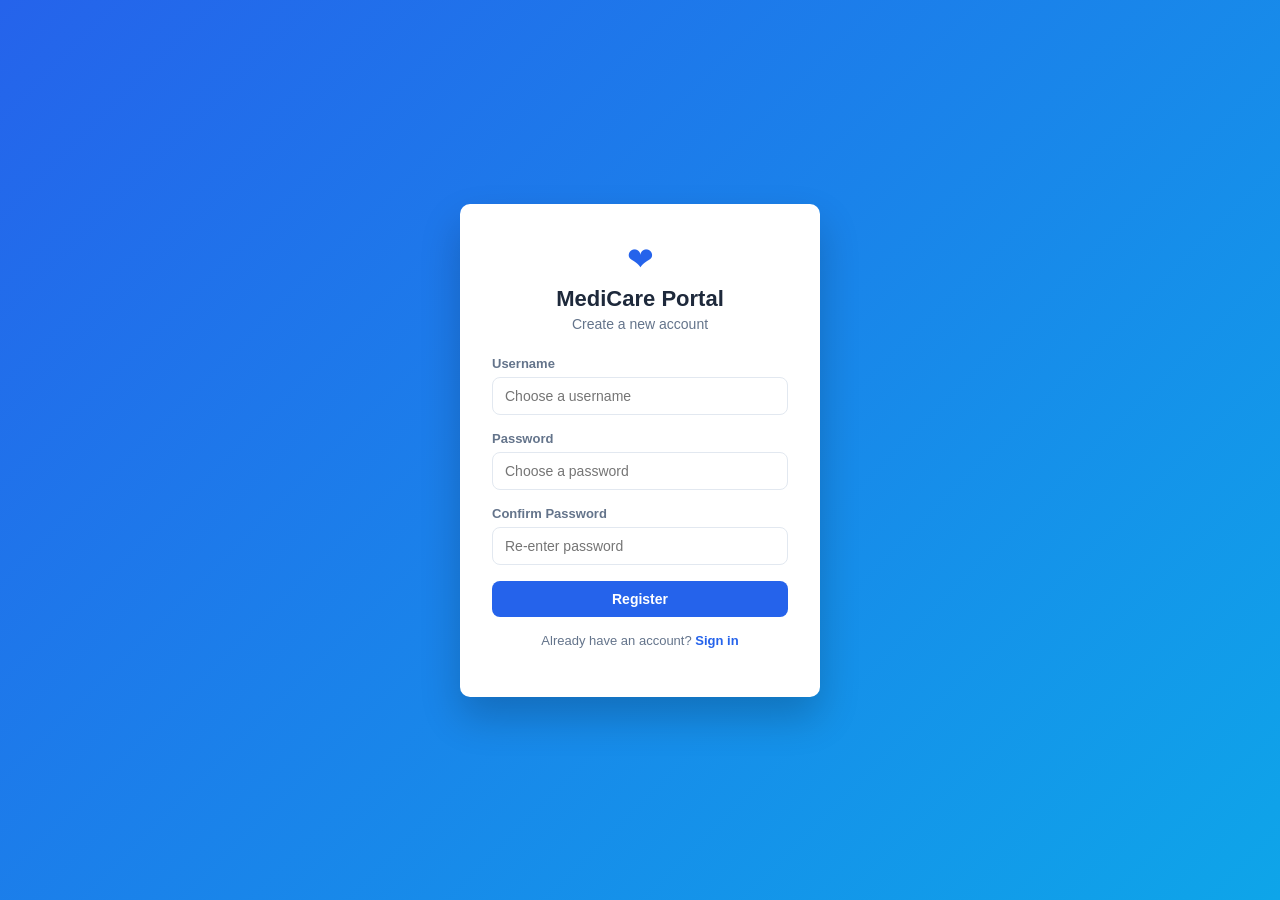
==== register.html @ a5c5f6d0 "Initial commit: MediCare Portal healthcare demo app" ====
<!DOCTYPE html>
<html lang="en">
<head>
<meta charset="UTF-8">
<meta name="viewport" content="width=device-width, initial-scale=1.0">
<title>MediCare Portal | Register</title>
<link rel="stylesheet" href="css/style.css">
</head>
<body class="login-body">
  <div class="login-wrapper">
    <div class="login-card">
      <div class="brand">
        <span class="brand-icon">&#10084;</span>
        <h1>MediCare Portal</h1>
        <p>Create a new account</p>
      </div>

      <form id="registerForm" class="login-form">
        <div class="field">
          <label for="newUsername">Username</label>
          <input type="text" id="newUsername" placeholder="Choose a username" autocomplete="username" required>
        </div>
        <div class="field">
          <label for="newPassword">Password</label>
          <input type="password" id="newPassword" placeholder="Choose a password" autocomplete="new-password" required minlength="4">
        </div>
        <div class="field">
          <label for="confirmPassword">Confirm Password</label>
          <input type="password" id="confirmPassword" placeholder="Re-enter password" autocomplete="new-password" required minlength="4">
        </div>
        <p id="registerError" class="error-msg" hidden></p>
        <p id="registerSuccess" class="success-msg" hidden>Account created! Redirecting to login...</p>
        <button type="submit" class="btn btn-primary btn-block">Register</button>
      </form>

      <p class="switch-link">Already have an account? <a href="index.html">Sign in</a></p>
    </div>
  </div>

  <script src="js/users.js"></script>
  <script src="js/register.js"></script>
</body>
</html>
---- css/style.css ----
:root {
  --primary: #2563eb;
  --primary-dark: #1d4ed8;
  --danger: #dc2626;
  --success: #16a34a;
  --warning: #d97706;
  --bg: #f1f5f9;
  --card-bg: #ffffff;
  --border: #e2e8f0;
  --text: #1e293b;
  --text-muted: #64748b;
  --radius: 10px;
}

* { box-sizing: border-box; }

body {
  margin: 0;
  font-family: "Segoe UI", Roboto, Helvetica, Arial, sans-serif;
  background: var(--bg);
  color: var(--text);
}

/* ---------- Login page ---------- */
.login-body {
  min-height: 100vh;
  display: flex;
  align-items: center;
  justify-content: center;
  background: linear-gradient(135deg, #2563eb 0%, #0ea5e9 100%);
}

.login-wrapper { width: 100%; max-width: 400px; padding: 20px; }

.login-card {
  background: var(--card-bg);
  border-radius: var(--radius);
  padding: 36px 32px;
  box-shadow: 0 20px 40px rgba(0,0,0,0.2);
}

.brand { text-align: center; margin-bottom: 24px; }
.brand-icon { font-size: 32px; color: var(--primary); }
.brand h1 { margin: 8px 0 4px; font-size: 22px; }
.brand p { margin: 0; color: var(--text-muted); font-size: 14px; }

.login-form .field { margin-bottom: 16px; }

.field label {
  display: block;
  font-size: 13px;
  font-weight: 600;
  margin-bottom: 6px;
  color: var(--text-muted);
}

.field input, .field select, .field textarea {
  width: 100%;
  padding: 10px 12px;
  border: 1px solid var(--border);
  border-radius: 8px;
  font-size: 14px;
  font-family: inherit;
  background: #fff;
  color: var(--text);
}

.field input:focus, .field select:focus, .field textarea:focus {
  outline: none;
  border-color: var(--primary);
  box-shadow: 0 0 0 3px rgba(37,99,235,0.15);
}

.field-row { display: flex; gap: 12px; }
.field-row .field { flex: 1; }

.btn {
  cursor: pointer;
  border: none;
  border-radius: 8px;
  padding: 10px 18px;
  font-size: 14px;
  font-weight: 600;
  transition: background 0.15s, color 0.15s;
}

.btn-primary { background: var(--primary); color: #fff; }
.btn-primary:hover { background: var(--primary-dark); }
.btn-block { width: 100%; }

.btn-outline {
  background: transparent;
  border: 1px solid rgba(255,255,255,0.6);
  color: #fff;
}
.btn-outline:hover { background: rgba(255,255,255,0.15); }

.btn-small { padding: 6px 12px; font-size: 12px; border-radius: 6px; }
.btn-danger { background: var(--danger); color: #fff; }
.btn-danger:hover { background: #b91c1c; }
.btn-disabled { background: var(--border); color: var(--text-muted); cursor: not-allowed; }

.error-msg { color: var(--danger); font-size: 13px; margin: 0 0 12px; }
.success-msg { color: var(--success); font-size: 13px; margin: 10px 0 0; }

.login-hint {
  margin-top: 20px;
  text-align: center;
  font-size: 12px;
  color: var(--text-muted);
  background: #f8fafc;
  border-radius: 8px;
  padding: 10px;
}

.switch-link {
  margin-top: 16px;
  text-align: center;
  font-size: 13px;
  color: var(--text-muted);
}

.switch-link a { color: var(--primary); font-weight: 600; text-decoration: none; }
.switch-link a:hover { text-decoration: underline; }

/* ---------- Topbar ---------- */
.topbar {
  background: var(--primary);
  color: #fff;
  padding: 14px 28px;
  display: flex;
  align-items: center;
  justify-content: space-between;
}

.topbar-brand { display: flex; align-items: center; gap: 10px; font-weight: 700; font-size: 18px; }
.topbar-user { display: flex; align-items: center; gap: 14px; font-size: 14px; }

/* ---------- Dashboard layout ---------- */
.dashboard { max-width: 1100px; margin: 0 auto; padding: 28px 20px 60px; }
.page-title { margin: 0 0 20px; font-size: 24px; }

.stats-grid {
  display: grid;
  grid-template-columns: repeat(auto-fit, minmax(180px, 1fr));
  gap: 16px;
  margin-bottom: 24px;
}

.stat-card {
  background: var(--card-bg);
  border-radius: var(--radius);
  padding: 18px 20px;
  border-left: 4px solid var(--primary);
  box-shadow: 0 1px 3px rgba(0,0,0,0.06);
  display: flex;
  flex-direction: column;
}

.stat-upcoming { border-left-color: var(--primary); }
.stat-completed { border-left-color: var(--success); }
.stat-cancelled { border-left-color: var(--danger); }

.stat-value { font-size: 28px; font-weight: 700; }
.stat-label { font-size: 13px; color: var(--text-muted); margin-top: 4px; }

.dashboard-grid {
  display: grid;
  grid-template-columns: 1.1fr 1fr;
  gap: 20px;
  margin-bottom: 20px;
}

@media (max-width: 800px) {
  .dashboard-grid { grid-template-columns: 1fr; }
  .field-row { flex-direction: column; gap: 0; }
}

.panel {
  background: var(--card-bg);
  border-radius: var(--radius);
  padding: 22px;
  box-shadow: 0 1px 3px rgba(0,0,0,0.06);
}

.panel h2 { margin: 0 0 16px; font-size: 17px; }

.panel-wide { grid-column: 1 / -1; }

.panel-header {
  display: flex;
  align-items: center;
  justify-content: space-between;
  flex-wrap: wrap;
  gap: 12px;
  margin-bottom: 16px;
}

.filters { display: flex; gap: 10px; }
.filters input, .filters select {
  padding: 8px 10px;
  border: 1px solid var(--border);
  border-radius: 8px;
  font-size: 13px;
}

/* Doctor directory */
.doctor-list { display: flex; flex-direction: column; gap: 12px; }

.doctor-card {
  display: flex;
  align-items: center;
  gap: 12px;
  padding: 12px;
  border: 1px solid var(--border);
  border-radius: 8px;
}

.doctor-avatar {
  width: 40px;
  height: 40px;
  border-radius: 50%;
  background: var(--primary);
  color: #fff;
  display: flex;
  align-items: center;
  justify-content: center;
  font-weight: 700;
  flex-shrink: 0;
}

.doctor-info { flex: 1; }
.doctor-name { font-weight: 600; font-size: 14px; }
.doctor-specialty { font-size: 12px; color: var(--text-muted); }
.doctor-availability { font-size: 12px; color: var(--success); margin-top: 2px; }

/* Appointment table */
.table-wrapper { overflow-x: auto; }

.appt-table { width: 100%; border-collapse: collapse; font-size: 13px; }
.appt-table th, .appt-table td { text-align: left; padding: 10px 12px; border-bottom: 1px solid var(--border); }
.appt-table th { color: var(--text-muted); font-weight: 600; font-size: 12px; text-transform: uppercase; }

.status-badge {
  padding: 3px 10px;
  border-radius: 999px;
  font-size: 11px;
  font-weight: 600;
}

.status-Upcoming { background: #dbeafe; color: var(--primary-dark); }
.status-Completed { background: #dcfce7; color: var(--success); }
.status-Cancelled { background: #fee2e2; color: var(--danger); }

.no-results { text-align: center; color: var(--text-muted); padding: 20px 0; }
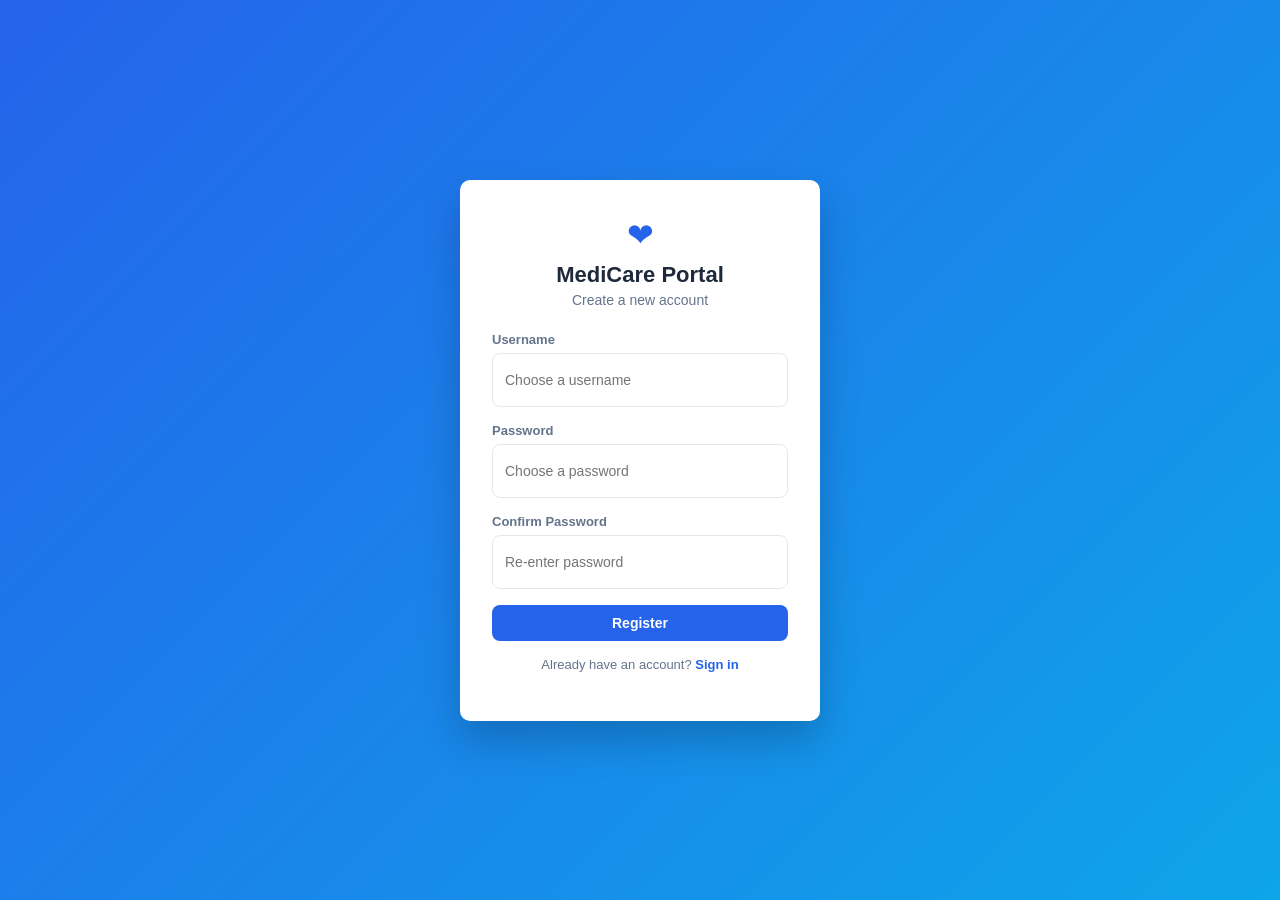
==== commit 2cf50141: "update" ====
--- a/register.html
+++ b/register.html
@@ -22,11 +22,11 @@
         </div>
         <div class="field">
           <label for="newPassword">Password</label>
-          <input type="password" id="newPassword" placeholder="Choose a password" autocomplete="new-password" required minlength="4">
+          <input type="password" id="newPassword" placeholder="Choose a password" autocomplete="new-password" required minlength="4" maxlength="100">
         </div>
         <div class="field">
           <label for="confirmPassword">Confirm Password</label>
-          <input type="password" id="confirmPassword" placeholder="Re-enter password" autocomplete="new-password" required minlength="4">
+          <input type="password" id="confirmPassword" placeholder="Re-enter password" autocomplete="new-password" required minlength="4" maxlength="100">
         </div>
         <p id="registerError" class="error-msg" hidden></p>
         <p id="registerSuccess" class="success-msg" hidden>Account created! Redirecting to login...</p>
--- a/css/style.css
+++ b/css/style.css
@@ -12,7 +12,9 @@
   --radius: 10px;
 }
 
-* { box-sizing: border-box; }
+* {
+  box-sizing: border-box;
+}
 
 body {
   margin: 0;
@@ -30,21 +32,40 @@
   background: linear-gradient(135deg, #2563eb 0%, #0ea5e9 100%);
 }
 
-.login-wrapper { width: 100%; max-width: 400px; padding: 20px; }
+.login-wrapper {
+  width: 100%;
+  max-width: 400px;
+  padding: 20px;
+}
 
 .login-card {
   background: var(--card-bg);
   border-radius: var(--radius);
   padding: 36px 32px;
-  box-shadow: 0 20px 40px rgba(0,0,0,0.2);
-}
-
-.brand { text-align: center; margin-bottom: 24px; }
-.brand-icon { font-size: 32px; color: var(--primary); }
-.brand h1 { margin: 8px 0 4px; font-size: 22px; }
-.brand p { margin: 0; color: var(--text-muted); font-size: 14px; }
-
-.login-form .field { margin-bottom: 16px; }
+  box-shadow: 0 20px 40px rgba(0, 0, 0, 0.2);
+}
+
+.brand {
+  text-align: center;
+  margin-bottom: 24px;
+}
+.brand-icon {
+  font-size: 32px;
+  color: var(--primary);
+}
+.brand h1 {
+  margin: 8px 0 4px;
+  font-size: 22px;
+}
+.brand p {
+  margin: 0;
+  color: var(--text-muted);
+  font-size: 14px;
+}
+
+.login-form .field {
+  margin-bottom: 16px;
+}
 
 .field label {
   display: block;
@@ -54,9 +75,11 @@
   color: var(--text-muted);
 }
 
-.field input, .field select, .field textarea {
+.field input,
+.field select,
+.field textarea {
   width: 100%;
-  padding: 10px 12px;
+  padding: 18px 12px;
   border: 1px solid var(--border);
   border-radius: 8px;
   font-size: 14px;
@@ -65,14 +88,21 @@
   color: var(--text);
 }
 
-.field input:focus, .field select:focus, .field textarea:focus {
+.field input:focus,
+.field select:focus,
+.field textarea:focus {
   outline: none;
   border-color: var(--primary);
-  box-shadow: 0 0 0 3px rgba(37,99,235,0.15);
-}
-
-.field-row { display: flex; gap: 12px; }
-.field-row .field { flex: 1; }
+  box-shadow: 0 0 0 3px rgba(37, 99, 235, 0.15);
+}
+
+.field-row {
+  display: flex;
+  gap: 12px;
+}
+.field-row .field {
+  flex: 1;
+}
 
 .btn {
   cursor: pointer;
@@ -81,27 +111,66 @@
   padding: 10px 18px;
   font-size: 14px;
   font-weight: 600;
-  transition: background 0.15s, color 0.15s;
-}
-
-.btn-primary { background: var(--primary); color: #fff; }
-.btn-primary:hover { background: var(--primary-dark); }
-.btn-block { width: 100%; }
+  transition:
+    background 0.15s,
+    color 0.15s;
+}
+
+.btn-primary {
+  background: var(--primary);
+  color: #fff;
+}
+.btn-primary:hover {
+  background: var(--primary-dark);
+}
+.btn-block {
+  width: 100%;
+}
 
 .btn-outline {
   background: transparent;
-  border: 1px solid rgba(255,255,255,0.6);
+  border: 1px solid rgba(255, 255, 255, 0.6);
   color: #fff;
 }
-.btn-outline:hover { background: rgba(255,255,255,0.15); }
-
-.btn-small { padding: 6px 12px; font-size: 12px; border-radius: 6px; }
-.btn-danger { background: var(--danger); color: #fff; }
-.btn-danger:hover { background: #b91c1c; }
-.btn-disabled { background: var(--border); color: var(--text-muted); cursor: not-allowed; }
-
-.error-msg { color: var(--danger); font-size: 13px; margin: 0 0 12px; }
-.success-msg { color: var(--success); font-size: 13px; margin: 10px 0 0; }
+.btn-outline:hover {
+  background: rgba(255, 255, 255, 0.15);
+}
+
+.btn-small {
+  padding: 6px 12px;
+  font-size: 12px;
+  border-radius: 6px;
+}
+.btn-danger {
+  background: var(--danger);
+  color: #fff;
+}
+.btn-danger:hover {
+  background: #b91c1c;
+}
+.btn-disabled {
+  background: var(--border);
+  color: var(--text-muted);
+  cursor: not-allowed;
+}
+.btn-details {
+  background: #eff6ff;
+  color: var(--primary-dark);
+}
+.btn-details:hover {
+  background: #dbeafe;
+}
+
+.error-msg {
+  color: var(--danger);
+  font-size: 13px;
+  margin: 0 0 12px;
+}
+.success-msg {
+  color: var(--success);
+  font-size: 13px;
+  margin: 10px 0 0;
+}
 
 .login-hint {
   margin-top: 20px;
@@ -120,8 +189,14 @@
   color: var(--text-muted);
 }
 
-.switch-link a { color: var(--primary); font-weight: 600; text-decoration: none; }
-.switch-link a:hover { text-decoration: underline; }
+.switch-link a {
+  color: var(--primary);
+  font-weight: 600;
+  text-decoration: none;
+}
+.switch-link a:hover {
+  text-decoration: underline;
+}
 
 /* ---------- Topbar ---------- */
 .topbar {
@@ -133,12 +208,30 @@
   justify-content: space-between;
 }
 
-.topbar-brand { display: flex; align-items: center; gap: 10px; font-weight: 700; font-size: 18px; }
-.topbar-user { display: flex; align-items: center; gap: 14px; font-size: 14px; }
+.topbar-brand {
+  display: flex;
+  align-items: center;
+  gap: 10px;
+  font-weight: 700;
+  font-size: 18px;
+}
+.topbar-user {
+  display: flex;
+  align-items: center;
+  gap: 14px;
+  font-size: 14px;
+}
 
 /* ---------- Dashboard layout ---------- */
-.dashboard { max-width: 1100px; margin: 0 auto; padding: 28px 20px 60px; }
-.page-title { margin: 0 0 20px; font-size: 24px; }
+.dashboard {
+  max-width: 1360px;
+  margin: 0 auto;
+  padding: 28px 20px 60px;
+}
+.page-title {
+  margin: 0 0 20px;
+  font-size: 24px;
+}
 
 .stats-grid {
   display: grid;
@@ -152,52 +245,100 @@
   border-radius: var(--radius);
   padding: 18px 20px;
   border-left: 4px solid var(--primary);
-  box-shadow: 0 1px 3px rgba(0,0,0,0.06);
+  box-shadow: 0 1px 3px rgba(0, 0, 0, 0.06);
   display: flex;
   flex-direction: column;
 }
 
-.stat-upcoming { border-left-color: var(--primary); }
-.stat-completed { border-left-color: var(--success); }
-.stat-cancelled { border-left-color: var(--danger); }
-
-.stat-value { font-size: 28px; font-weight: 700; }
-.stat-label { font-size: 13px; color: var(--text-muted); margin-top: 4px; }
+.stat-upcoming {
+  border-left-color: var(--primary);
+}
+.stat-completed {
+  border-left-color: var(--success);
+}
+.stat-cancelled {
+  border-left-color: var(--danger);
+}
+
+.stat-value {
+  font-size: 28px;
+  font-weight: 700;
+}
+.stat-label {
+  font-size: 13px;
+  color: var(--text-muted);
+  margin-top: 4px;
+}
 
 .dashboard-grid {
   display: grid;
-  grid-template-columns: 1.1fr 1fr;
+  grid-template-columns: minmax(280px, 1.1fr) minmax(260px, 1fr) minmax(240px, 0.9fr);
   gap: 20px;
   margin-bottom: 20px;
 }
 
+@media (max-width: 1100px) {
+  .dashboard-grid {
+    grid-template-columns: 1.1fr 1fr;
+  }
+  #todayPanel {
+    grid-column: 1 / -1;
+  }
+}
+
 @media (max-width: 800px) {
-  .dashboard-grid { grid-template-columns: 1fr; }
-  .field-row { flex-direction: column; gap: 0; }
+  .dashboard-grid {
+    grid-template-columns: 1fr;
+  }
+  .field-row {
+    flex-direction: column;
+    gap: 0;
+  }
 }
 
 .panel {
   background: var(--card-bg);
   border-radius: var(--radius);
   padding: 22px;
-  box-shadow: 0 1px 3px rgba(0,0,0,0.06);
-}
-
-.panel h2 { margin: 0 0 16px; font-size: 17px; }
-
-.panel-wide { grid-column: 1 / -1; }
+  box-shadow: 0 1px 3px rgba(0, 0, 0, 0.06);
+}
+
+.panel h2 {
+  margin: 0 0 16px;
+  font-size: 17px;
+}
+
+.panel-wide {
+  grid-column: 1 / -1;
+}
 
 .panel-header {
   display: flex;
-  align-items: center;
+
   justify-content: space-between;
+
+  align-items: center;
+
+  gap: 16px;
+
   flex-wrap: wrap;
-  gap: 12px;
-  margin-bottom: 16px;
-}
-
-.filters { display: flex; gap: 10px; }
-.filters input, .filters select {
+}
+
+.filters {
+  display: flex;
+
+  align-items: center;
+
+  gap: 10px;
+
+  flex: 1;
+
+  justify-content: flex-end;
+
+  min-width: 0;
+}
+.filters input,
+.filters select {
   padding: 8px 10px;
   border: 1px solid var(--border);
   border-radius: 8px;
@@ -205,7 +346,11 @@
 }
 
 /* Doctor directory */
-.doctor-list { display: flex; flex-direction: column; gap: 12px; }
+.doctor-list {
+  display: flex;
+  flex-direction: column;
+  gap: 12px;
+}
 
 .doctor-card {
   display: flex;
@@ -229,17 +374,115 @@
   flex-shrink: 0;
 }
 
-.doctor-info { flex: 1; }
-.doctor-name { font-weight: 600; font-size: 14px; }
-.doctor-specialty { font-size: 12px; color: var(--text-muted); }
-.doctor-availability { font-size: 12px; color: var(--success); margin-top: 2px; }
+.doctor-info {
+  flex: 1;
+}
+.doctor-name {
+  font-weight: 600;
+  font-size: 14px;
+}
+.doctor-specialty {
+  font-size: 12px;
+  color: var(--text-muted);
+}
+.doctor-availability {
+  font-size: 12px;
+  color: var(--success);
+  margin-top: 2px;
+}
+
+.today-appointments {
+  display: flex;
+  flex-direction: column;
+  gap: 10px;
+}
+
+.today-appointment {
+  display: flex;
+  gap: 12px;
+  padding: 12px 0;
+  border-bottom: 1px solid var(--border);
+}
+
+.today-appointment:last-child {
+  padding-bottom: 0;
+  border-bottom: 0;
+}
+
+.today-time {
+  color: var(--primary-dark);
+  font-size: 13px;
+  font-weight: 700;
+  white-space: nowrap;
+}
+
+.today-details {
+  display: flex;
+  min-width: 0;
+  flex-direction: column;
+  gap: 3px;
+  font-size: 13px;
+}
+
+.today-details span,
+.today-empty {
+  color: var(--text-muted);
+  font-size: 12px;
+}
+
+.today-empty {
+  margin: 0;
+  padding: 12px 0;
+}
 
 /* Appointment table */
-.table-wrapper { overflow-x: auto; }
-
-.appt-table { width: 100%; border-collapse: collapse; font-size: 13px; }
-.appt-table th, .appt-table td { text-align: left; padding: 10px 12px; border-bottom: 1px solid var(--border); }
-.appt-table th { color: var(--text-muted); font-weight: 600; font-size: 12px; text-transform: uppercase; }
+.table-wrapper {
+  overflow-x: auto;
+}
+
+.appt-table {
+  width: 100%;
+  border-collapse: collapse;
+  font-size: 13px;
+}
+.appt-table th,
+.appt-table td {
+  text-align: left;
+  padding: 10px 12px;
+  border-bottom: 1px solid var(--border);
+}
+.appt-table th {
+  color: var(--text-muted);
+  font-weight: 600;
+  font-size: 12px;
+  text-transform: uppercase;
+}
+
+.sort-header {
+  display: inline-flex;
+  align-items: center;
+  gap: 4px;
+  min-height: 24px;
+  padding: 0;
+  border: 0;
+  background: transparent;
+  color: inherit;
+  font: inherit;
+  text-transform: inherit;
+  cursor: pointer;
+}
+
+.sort-header:hover,
+.sort-header.active {
+  color: var(--primary-dark);
+}
+
+.sort-indicator {
+  display: inline-block;
+  width: 9px;
+  font-size: 9px;
+  line-height: 1;
+}
 
 .status-badge {
   padding: 3px 10px;
@@ -248,8 +491,109 @@
   font-weight: 600;
 }
 
-.status-Upcoming { background: #dbeafe; color: var(--primary-dark); }
-.status-Completed { background: #dcfce7; color: var(--success); }
-.status-Cancelled { background: #fee2e2; color: var(--danger); }
-
-.no-results { text-align: center; color: var(--text-muted); padding: 20px 0; }
+.status-Upcoming {
+  background: #dbeafe;
+  color: var(--primary-dark);
+}
+.status-Completed {
+  background: #dcfce7;
+  color: var(--success);
+}
+.status-Cancelled {
+  background: #fee2e2;
+  color: var(--danger);
+}
+
+.no-results {
+  text-align: center;
+  color: var(--text-muted);
+  padding: 20px 0;
+}
+
+.pagination {
+  display: flex;
+  align-items: center;
+  justify-content: flex-end;
+  gap: 12px;
+  margin-top: 16px;
+}
+
+.pagination-summary {
+  color: var(--text-muted);
+  font-size: 14px;
+}
+
+.appointment-details-dialog {
+  width: min(480px, calc(100% - 32px));
+  border: 0;
+  border-radius: var(--radius);
+  padding: 22px;
+  color: var(--text);
+  box-shadow: 0 20px 40px rgba(15, 23, 42, 0.2);
+}
+
+.appointment-details-dialog::backdrop {
+  background: rgba(15, 23, 42, 0.45);
+}
+
+.details-dialog-header {
+  display: flex;
+  align-items: center;
+  justify-content: space-between;
+  gap: 16px;
+  margin-bottom: 16px;
+}
+
+.details-dialog-header h2 {
+  margin: 0;
+  font-size: 18px;
+}
+
+.details-close {
+  border: 0;
+  background: transparent;
+  color: var(--text-muted);
+  cursor: pointer;
+  font-size: 28px;
+  line-height: 1;
+}
+
+.appointment-details-list {
+  display: grid;
+  gap: 12px;
+  margin: 0;
+}
+
+.appointment-details-list div {
+  display: grid;
+  grid-template-columns: 130px 1fr;
+  gap: 12px;
+}
+
+.appointment-details-list dt {
+  color: var(--text-muted);
+  font-size: 13px;
+  font-weight: 600;
+}
+
+.appointment-details-list dd {
+  margin: 0;
+  font-size: 14px;
+  overflow-wrap: anywhere;
+}
+
+.search-input {
+  flex: 1;
+
+  min-width: 220px;
+
+  max-width: 350px;
+
+  padding: 10px 12px;
+}
+
+#filterStatus {
+  width: 160px;
+
+  flex-shrink: 0;
+}
